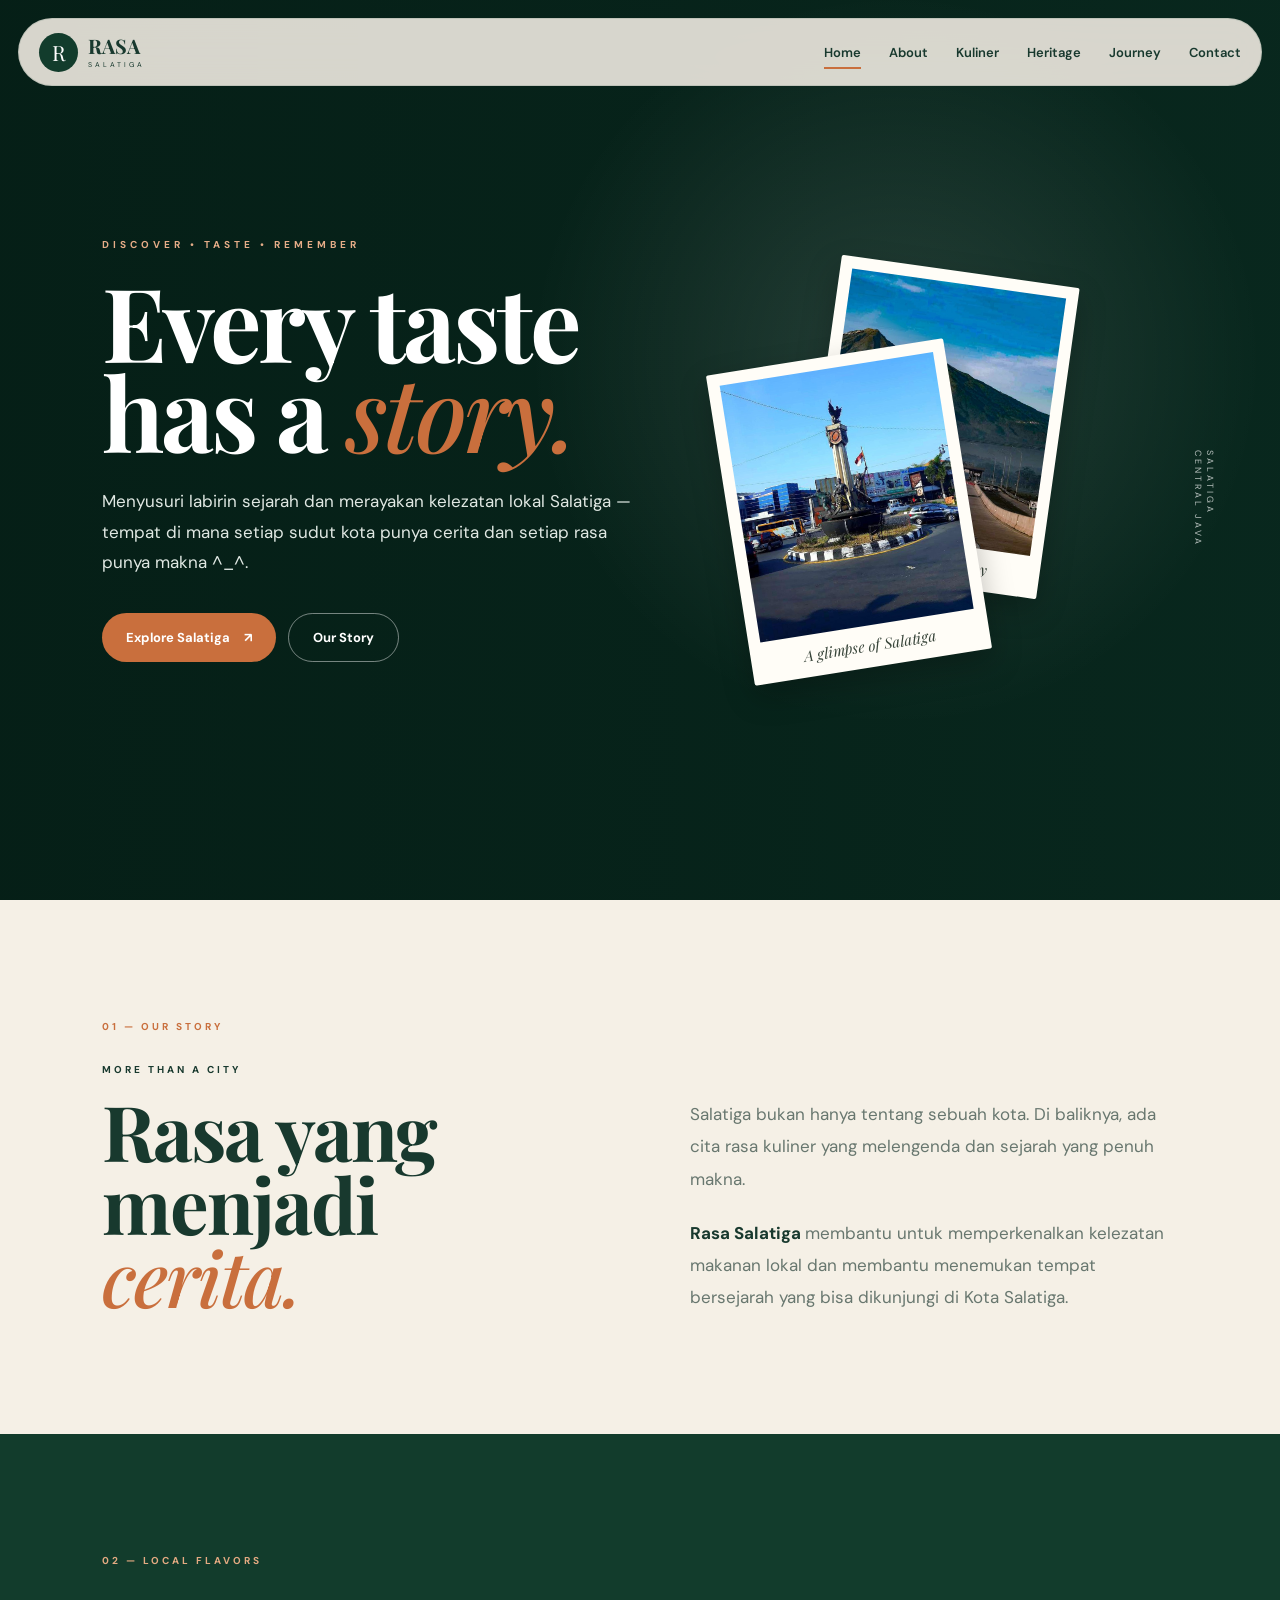
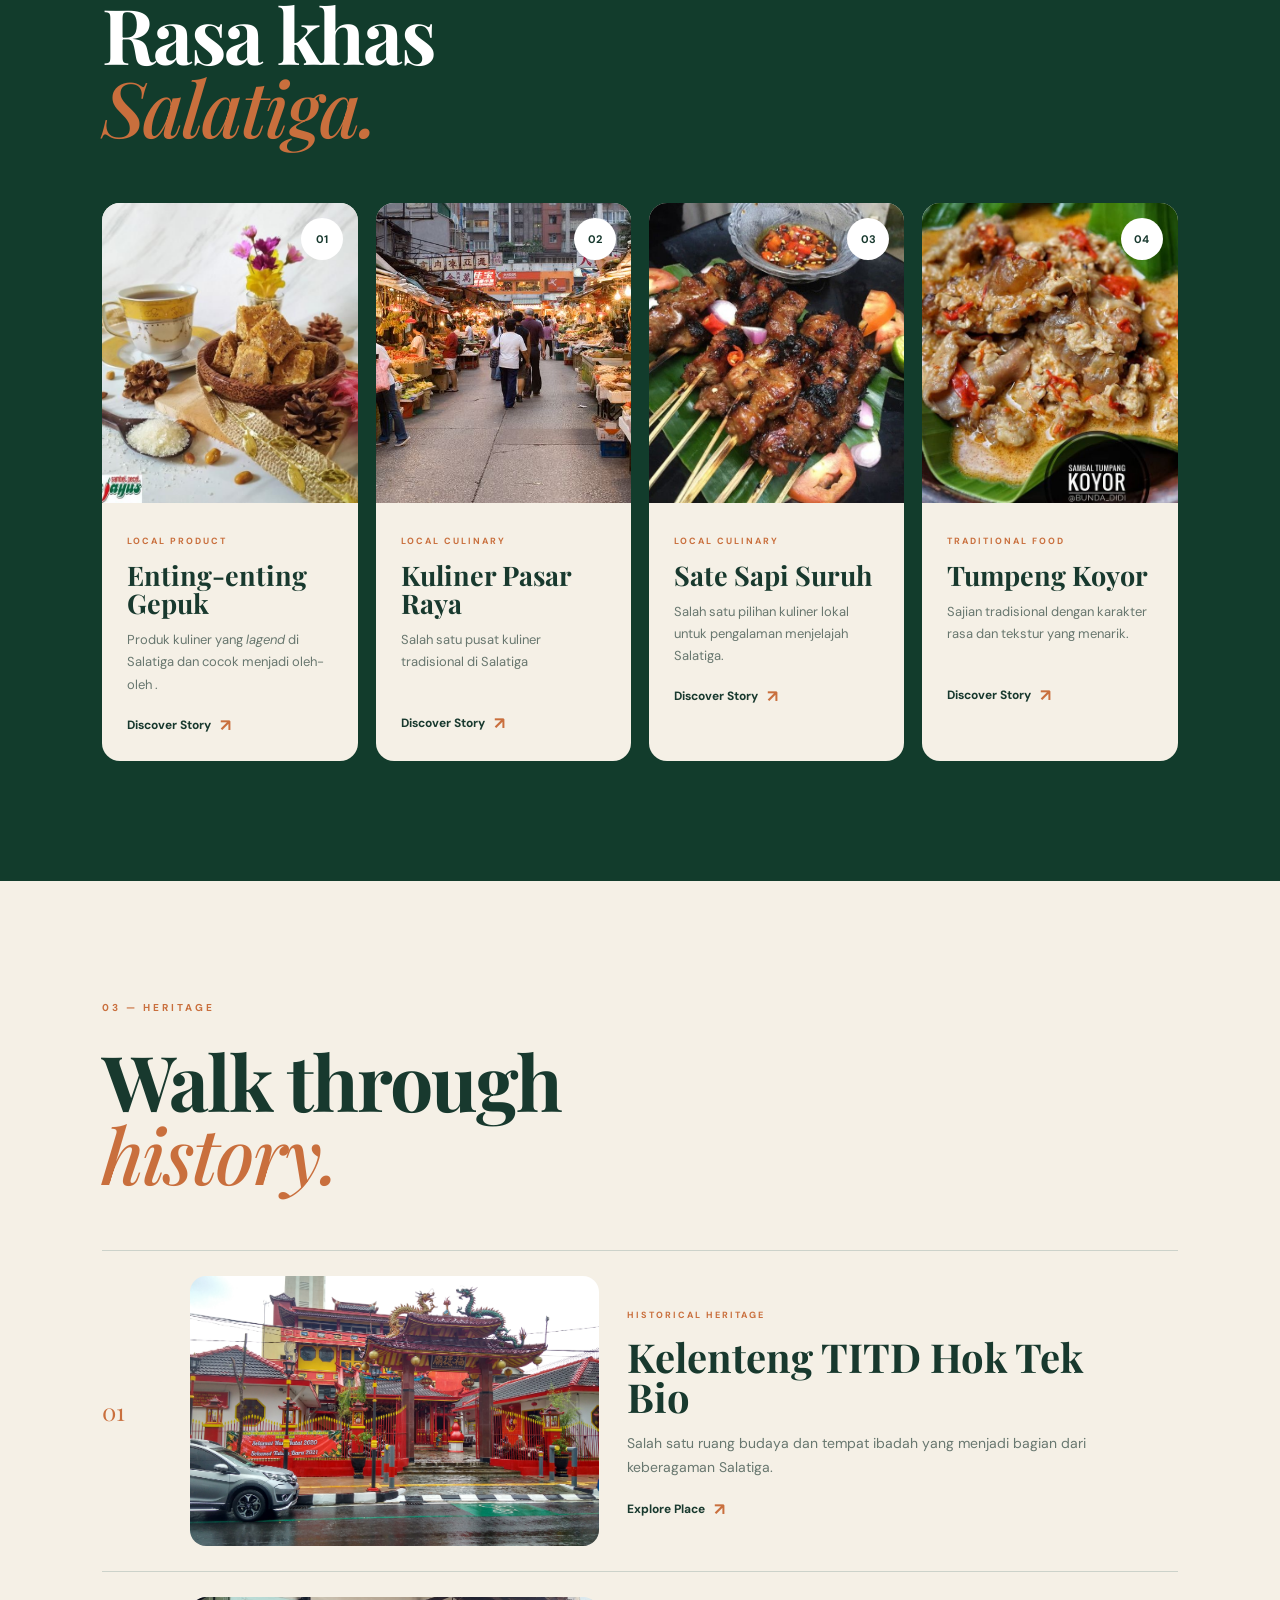
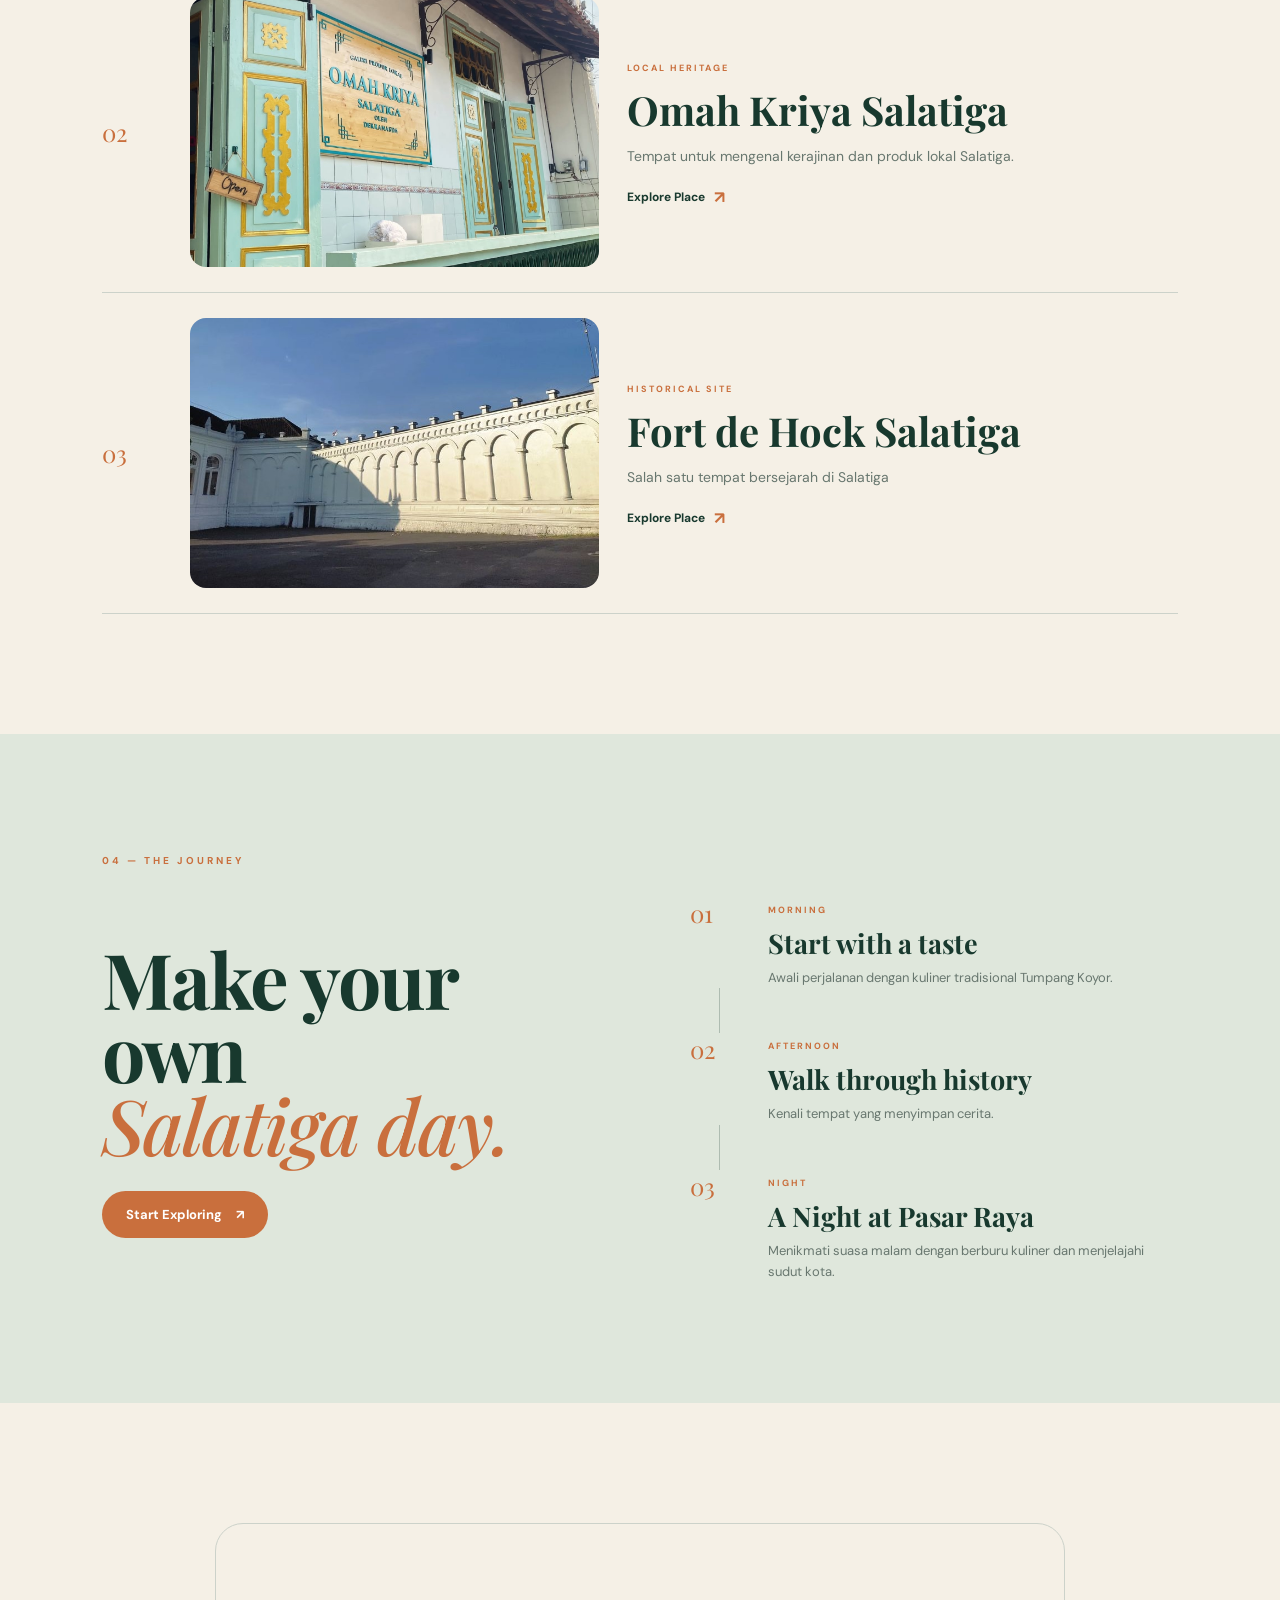
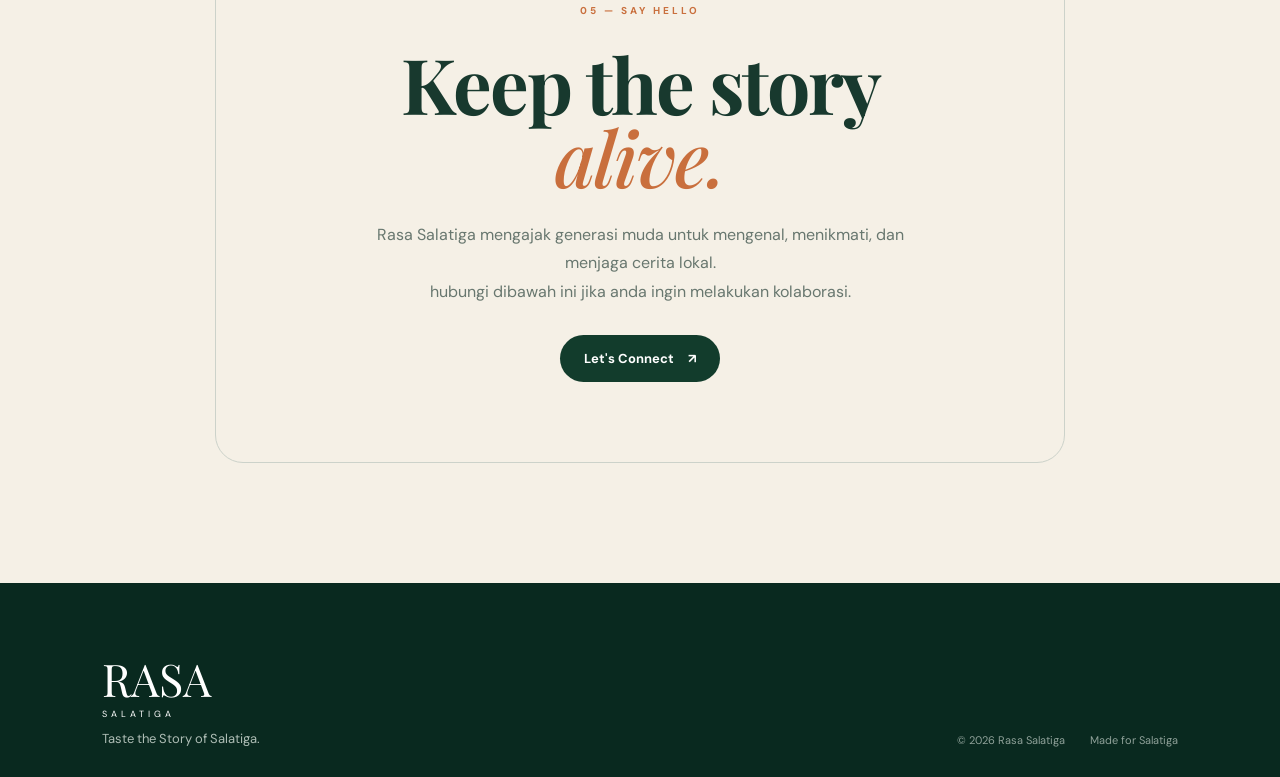
==== index.html @ db3ddf27 "initial commit" ====
<!DOCTYPE html>
<html lang="id">

<head>

    <meta charset="UTF-8">

    <meta name="viewport"
          content="width=device-width, initial-scale=1.0">

    <meta
        name="description"
        content="Rasa Salatiga — mengenal kuliner dan warisan sejarah Salatiga."
    >

    <title>Rasa Salatiga — Taste the Story</title>


    <!-- GOOGLE FONT -->

    <link rel="preconnect"
          href="https://fonts.googleapis.com">

    <link rel="preconnect"
          href="https://fonts.gstatic.com"
          crossorigin>

    <link
        href="https://fonts.googleapis.com/css2?family=DM+Sans:wght@400;500;600;700&family=Playfair+Display:ital,wght@0,500;0,600;0,700;1,500;1,600&display=swap"
        rel="stylesheet">



    <link rel="stylesheet"
          href="css/style.css">

</head>


<body>




<header class="site-header" id="siteHeader">

    <a href="#home"
       class="brand">

        <span class="brand-mark">
            R
        </span>

        <span class="brand-text">

            <strong>
                RASA
            </strong>

            <small>
                SALATIGA
            </small>

        </span>

    </a>


    <button
        class="menu-toggle"
        id="menuToggle"
        aria-label="Menu">

        <span></span>
        <span></span>
        <span></span>

    </button>


    <nav class="nav"
         id="nav">

        <a href="#home"
           class="active">

            Home

        </a>

        <a href="#about">
            About
        </a>

        <a href="#kuliner">
            Kuliner
        </a>

        <a href="#heritage">
            Heritage
        </a>

        <a href="#journey">
            Journey
        </a>

        <a href="#contact">
            Contact
        </a>

    </nav>

</header>



<main>


<!-- =========================
     HERO
========================= -->


<section class="hero" id="home">

    <div class="hero-bg"></div>
    <div class="hero-overlay"></div>

  
    <div class="hero-content reveal">

        <p class="eyebrow">
            DISCOVER • TASTE • REMEMBER
        </p>

        <h1>
            Every taste
            <br>
            has a <em>story.</em>
        </h1>

        <p class="hero-description">
            Menyusuri labirin sejarah dan merayakan kelezatan lokal Salatiga
            —tempat di mana setiap sudut kota punya cerita dan setiap rasa punya makna ^_^.
        </p>

        <div class="hero-buttons">

            <a href="#kuliner" class="btn btn-primary">
                Explore Salatiga
                <span>↗</span>
            </a>

            <a href="#about" class="btn btn-outline">
                Our Story
            </a>

        </div>

    </div>


    <div class="hero-polaroids">

        <div class="polaroid polaroid-one">
            <img src="img/tol.jpg" alt=" Salatiga">
            <p>Beauty along the way</p>
        </div>

        <div class="polaroid polaroid-two">
            <img src="img/salatiga.jpg" alt=" Salatiga">
            <p>A glimpse of Salatiga</p>
        </div>

        

    </div>

    <div class="hero-location">
        SALATIGA
        <br>
        CENTRAL JAVA
    </div>

</section>


<section
    class="section about"
    id="about">


    <div class="section-label">

        01 — OUR STORY

    </div>


    <div class="about-grid">


        <div>

            <p class="kicker">

                MORE THAN A CITY

            </p>


            <h2>

                Rasa yang
                <br>

                menjadi
                <em>cerita.</em>

            </h2>

        </div>



        <div class="about-description">

            <p>

                Salatiga bukan hanya tentang sebuah
                kota. Di baliknya, ada cita rasa kuliner yang melengenda dan sejarah yang penuh makna.
            </p>


            <p>

                <strong>
                    Rasa Salatiga
                </strong>

            membantu untuk memperkenalkan
               kelezatan makanan lokal dan membantu menemukan tempat bersejarah yang bisa dikunjungi di Kota Salatiga.

            </p>

        </div>

    </div>

</section>





<section
    class="section dark-section"
    id="kuliner">


    <div class="section-heading">


        <div>

            <div class="section-label light">

                02 — LOCAL FLAVORS

            </div>


            <h2>

                Rasa khas
                <br>

                <em>Salatiga.</em>

            </h2>

        </div>

    </div>



    <div class="food-grid">


        <!-- ENTING -->

        <article
            class="food-card reveal">


            <div class="food-image">

                <img
                    src="img/enting.jpg"
                    alt="Enting-enting Gepuk">

                <span>
                    01
                </span>

            </div>


            <div class="food-content">

                <small>
                    LOCAL PRODUCT
                </small>


                <h3>
                    Enting-enting Gepuk
                </h3>


                <p>

                    Produk kuliner yang <i>lagend</i>
                    di Salatiga
                    dan cocok menjadi oleh-oleh .

                </p>


                <a
                    href="detail.html?id=enting">

                    Discover Story

                    <b>↗</b>

                </a>

            </div>

        </article>



      

        <article
            class="food-card reveal">


            <div class="food-image">

                <img
                    src="img/pasar.jpg"
                    alt="pasar sapi">

                <span>
                    02
                </span>

            </div>


            <div class="food-content">

                <small>
                    LOCAL CULINARY
                </small>


                <h3>
                  Kuliner Pasar Raya
                </h3>


                <p>

                    Salah satu pusat kuliner tradisional di Salatiga
                </p>


                <a
                    href="detail.html?id=pasar-raya">

                    Discover Story

                    <b>↗</b>

                </a>

            </div>

        </article>



        <!-- SATE -->

        <article
            class="food-card reveal">


            <div class="food-image">

                <img
                    src="img/sate.jpg"
                    alt="Sate Sapi Suruh">

                <span>
                    03
                </span>

            </div>


            <div class="food-content">

                <small>
                    LOCAL CULINARY
                </small>


                <h3>
                    Sate Sapi Suruh
                </h3>


                <p>

                    Salah satu pilihan kuliner
                    lokal untuk 
                    pengalaman menjelajah
                    Salatiga.

                </p>


                <a
                    href="detail.html?id=sate-sapi-suruh">

                    Discover Story

                    <b>↗</b>

                </a>

            </div>

        </article>



        <!-- KOYOR -->

        <article
            class="food-card reveal">


            <div class="food-image">

                <img
                    src="img/koyor.jpg"
                    alt="Koyor">

                <span>
                    04
                </span>

            </div>


            <div class="food-content">

                <small>
                    TRADITIONAL FOOD
                </small>


                <h3>
                   Tumpeng Koyor
                </h3>


                <p>

                    Sajian tradisional dengan
                    karakter rasa dan tekstur
                    yang menarik.

                </p>


                <a
                    href="detail.html?id=koyor">

                    Discover Story

                    <b>↗</b>

                </a>

            </div>

        </article>


    </div>

</section>



<!--HERITAGE-->

<section
    class="section heritage"
    id="heritage">


    <div class="section-heading">


        <div>

            <div class="section-label">

                03 — HERITAGE

            </div>


            <h2>

                Walk through
                <br>

                <em>history.</em>

            </h2>

        </div>



    </div>



    <div class="heritage-list">

        <article
            class="heritage-card reveal">
            <div class="heritage-number">
                01
            </div>


            <div class="heritage-image">

                <img
                    src="img/keleteng.jpg"
                    alt="Kelenteng TITD Hok Tek Bio">

            </div>


            <div class="heritage-info">

                <small>
                    HISTORICAL HERITAGE
                </small>


                <h3>Kelenteng TITD Hok Tek Bio </h3>

                <p>

                    Salah satu ruang budaya dan
                    tempat ibadah yang menjadi
                    bagian dari keberagaman
                     Salatiga.

                </p>


                <a
                    href="detail.html?id=kelenteng">

                    Explore Place

                    <b>↗</b>

                </a>

            </div>

        </article>

        <!-- DEKRANASDA -->

        <article
            class="heritage-card reveal">


            <div class="heritage-number">
                02
            </div>


            <div class="heritage-image">

                <img
                    src="img/omah.kriya.jpg"
                    alt="Omah Kriya Salatiga">

            </div>


            <div class="heritage-info">

                <small>
                    LOCAL HERITAGE
                </small>


                <h3>
                    Omah Kriya Salatiga
                </h3>


                <p>

                    Tempat untuk mengenal kerajinan
                    dan produk lokal Salatiga.

                </p>


                <a
                    href="detail.html?id=dekranasda">

                    Explore Place

                    <b>↗</b>

                </a>

            </div>

        </article>


        <article
            class="heritage-card reveal">


            <div class="heritage-number">
                03
            </div>


            <div class="heritage-image">

                <img
                    src="img/banteng.jpg"
                    alt="museum">

            </div>


            <div class="heritage-info">

                <small>
                    HISTORICAL SITE
                </small>


                <h3>
                   Fort de Hock Salatiga
                </h3>


                <p>

                    Salah satu tempat bersejarah di Salatiga
                    

                </p>


                <a
                    href="detail.html?id=benteng">

                    Explore Place

                    <b>↗</b>

                </a>

            </div>

        </article>


    </div>

</section>



<!--JOURNEY -->

<section
    class="section journey"
    id="journey">


    <div class="section-label">

        04 — THE JOURNEY

    </div>


    <div class="journey-grid">


        <div>

            <h2>

                Make your own
                <br>

                <em>Salatiga day.</em>

            </h2>


            <p>

               
            </p>


            <a
                href="#heritage"
                class="btn btn-primary">

                Start Exploring

                <span>
                    ↗
                </span>

            </a>

        </div>



        <div class="timeline">


            <div class="timeline-item">

                <span>
                    01
                </span>

                <div>

                    <small>
                        MORNING
                    </small>

                    <h3>
                        Start with a taste
                    </h3>

                    <p>
                        Awali perjalanan dengan kuliner tradisional
                        Tumpang Koyor.
                    </p>

                </div>

            </div>


            <div class="timeline-line"></div>


            <div class="timeline-item">

                <span>
                    02
                </span>

                <div>

                    <small>
                        AFTERNOON
                    </small>

                    <h3>
                        Walk through history
                    </h3>

                    <p>
                        Kenali tempat yang
                        menyimpan cerita.
                    </p>

                </div>

            </div>


            <div class="timeline-line"></div>


            <div class="timeline-item">

                <span>
                    03
                </span>

                <div>

                    <small>
                        NIGHT
                    </small>

                    <h3>
                  A Night at Pasar Raya
                    </h3>

                    <p>
                        Menikmati suasa malam dengan berburu kuliner dan menjelajahi sudut kota.
                    </p>

                </div>

            </div>


        </div>

    </div>

</section>



<!-- =========================
     CONTACT
========================= -->

<section
    class="section contact"
    id="contact">


    <div class="contact-box">


        <div class="section-label">

            05 — SAY HELLO

        </div>


        <h2>

            Keep the story
            <br>

            <em>alive.</em>

        </h2>


        <p>

            Rasa Salatiga mengajak generasi
            muda untuk mengenal, menikmati,
            dan menjaga cerita lokal.

            <br>hubungi dibawah ini jika anda ingin melakukan kolaborasi.
</b>
        </p>


        <a
            href="mailto:hello@rasasalatiga.id"
            class="btn btn-dark">

            Let's Connect

            <span>
                ↗
            </span>

        </a>

    </div>

</section>


</main>



<!-- FOOTER-->

<footer class="footer">

    <div>

        <div class="footer-logo">

            RASA

            <span>
                SALATIGA
            </span>

        </div>


        <p>
            Taste the Story of Salatiga.
        </p>

    </div>


    <div class="footer-bottom">

        <span>
            © 2026 Rasa Salatiga
        </span>

        <span>
            Made for Salatiga
        </span>

    </div>

</footer>



<script
    src="js/script.js">
</script>


</body>

</html>
---- css/style.css ----
* {
    margin: 0;
    padding: 0;
    box-sizing: border-box;
}

:root {
    --green: #123c2c;
    --dark-green: #09291f;
    --cream: #f5f0e6;
    --sage: #dfe7dc;
    --orange: #c96f3d;
    --text: #18392e;
    --muted: #68776f;
    --white: #ffffff;
}

html {
    scroll-behavior: smooth;
}

body {
    font-family: "DM Sans", sans-serif;
    background: var(--cream);
    color: var(--text);
    overflow-x: hidden;
}

a {
    color: inherit;
}


/* =========================
   NAVBAR
========================= */

.site-header {
    position: fixed;
    z-index: 1000;

    top: 18px;
    left: 50%;

    transform: translateX(-50%);

    width: min(1250px, calc(100% - 36px));
    height: 68px;

    padding: 0 20px;

    display: flex;
    align-items: center;
    justify-content: space-between;

    border-radius: 50px;

    background: rgba(245, 240, 230, .88);

    backdrop-filter: blur(18px);

    border: 1px solid rgba(18, 60, 44, .12);

    transition: .3s;
}

.site-header.scrolled {
    box-shadow:
        0 15px 40px rgba(18, 60, 44, .15);
}


/* BRAND */

.brand {
    display: flex;
    align-items: center;
    gap: 10px;

    text-decoration: none;
}

.brand-mark {
    width: 39px;
    height: 39px;

    display: grid;
    place-items: center;

    border-radius: 50%;

    background: var(--green);

    color: white;

    font-family: "Playfair Display", serif;

    font-size: 21px;
}

.brand-text {
    display: flex;
    flex-direction: column;

    line-height: 1;
}

.brand-text strong {
    font-family: "Playfair Display", serif;

    font-size: 20px;
}

.brand-text small {
    font-size: 7px;

    letter-spacing: 3px;

    margin-top: 5px;
}


/* NAV */

.nav {
    display: flex;
    gap: 28px;
}

.nav a {
    position: relative;

    text-decoration: none;

    font-size: 13px;

    font-weight: 600;
}

.nav a::after {
    content: "";

    position: absolute;

    left: 0;
    bottom: -8px;

    width: 0;
    height: 2px;

    background: var(--orange);

    transition: .3s;
}

.nav a:hover::after,
.nav a.active::after {
    width: 100%;
}


/* Stamp Badge */
.stamp-badge {
    position: absolute;
    top: 15px;
    right: 220px;
    width: 90px;
    height: 90px;
    border: 2px dashed #d47a43;
    border-radius: 50%;
    display: flex;
    justify-content: center;
    align-items: center;
    font-size: 10px;
    text-transform: uppercase;
    color: #d47a43;
    letter-spacing: 1px;
    transform: rotate(-15deg);
    z-index: 4;
    background: rgba(11, 35, 25, 0.9);
    text-align: center;
}




.menu-toggle {
    display: none;

    width: 42px;
    height: 42px;

    border: none;

    background: transparent;

    cursor: pointer;
}

.menu-toggle span {
    display: block;

    width: 20px;
    height: 2px;

    background: var(--green);

    margin: 4px auto;
}


/* =========================
   HERO
========================= */

.hero {
    min-height: 100vh;

    position: relative;

    display: flex;

    align-items: center;

    padding: 150px 8%;

    color: white;

    background: var(--dark-green);

    overflow: hidden;
}

.hero-bg {
    position: absolute;

    inset: -5%;

    background:
        linear-gradient(
            90deg,
            rgba(5, 30, 22, .95),
            rgba(5, 30, 22, .58),
            rgba(5, 30, 22, .1)
        ),
        url("../img/hero.jpg");

    background-size: cover;

    background-position: center;

    transform: scale(1.04);

    transition: transform 1s;
}

.hero-overlay {
    position: absolute;

    inset: 0;

    background:
        radial-gradient(
            circle at 70% 40%,
            rgba(255,255,255,.12),
            transparent 35%
        );
}

.hero-content {
    position: relative;

    z-index: 2;

    max-width: 800px;
}

.eyebrow {
    color: #e6ad88;

    font-size: 10px;

    letter-spacing: 4px;

    font-weight: 700;

    margin-bottom: 25px;
}

.hero h1 {
    font-family: "Playfair Display", serif;

    font-size: clamp(60px, 8vw, 110px);

    line-height: .88;

    letter-spacing: -3px;

    margin-bottom: 30px;
}

.hero h1 em {
    color: var(--orange);

    font-weight: 500;
}

.hero-description {
    max-width: 540px;

    font-size: 17px;

    line-height: 1.8;

    color: #e0e8e3;
}

.hero-buttons {
    display: flex;

    gap: 12px;

    margin-top: 35px;
}


/* BUTTON */

.btn {
    display: inline-flex;

    align-items: center;
    justify-content: center;

    gap: 14px;

    padding: 15px 24px;

    border-radius: 999px;

    text-decoration: none;

    font-size: 13px;

    font-weight: 700;

    transition: .3s;
}

.btn-primary {
    background: var(--orange);

    color: white;
}

.btn-primary:hover {
    transform: translateY(-4px);

    box-shadow:
        0 15px 30px rgba(201,111,61,.25);
}

.btn-outline {
    color: white;

    border: 1px solid rgba(255,255,255,.45);
}

.btn-outline:hover {
    background: white;

    color: var(--green);
}

.btn-dark {
    background: var(--green);

    color: white;
}

.btn-dark:hover {
    background: var(--orange);

    transform: translateY(-3px);
}


/* HERO INFO */

.hero-location {
    position: absolute;

    right: 5%;

    top: 50%;

    writing-mode: vertical-rl;

    font-size: 9px;

    letter-spacing: 3px;

    color: rgba(255,255,255,.7);
}

.hero-scroll {
    position: absolute;

    bottom: 30px;
    left: 8%;

    font-size: 9px;

    letter-spacing: 3px;

    color: rgba(255,255,255,.7);
}

.hero-scroll span {
    color: #e5aa80;

    margin-left: 12px;
}


/* =========================
   SECTION
========================= */

.section {
    padding: 120px 8%;
}

.section-label {
    color: var(--orange);

    font-size: 10px;

    letter-spacing: 3px;

    font-weight: 700;

    margin-bottom: 30px;
}

.section-label.light {
    color: #e4aa82;
}

h2 {
    font-family: "Playfair Display", serif;

    font-size: clamp(45px, 6vw, 78px);

    line-height: .95;

    letter-spacing: -2px;
}

h2 em {
    color: var(--orange);

    font-weight: 500;
}


/* =========================
   ABOUT
========================= */

.about {
    background: var(--cream);
}

.about-grid {
    display: grid;

    grid-template-columns: 1fr 1fr;

    gap: 100px;
}

.kicker {
    font-size: 10px;

    letter-spacing: 3px;

    font-weight: 700;

    margin-bottom: 18px;
}

.about-description {
    max-width: 570px;

    padding-top: 35px;

    font-size: 17px;

    line-height: 1.9;

    color: var(--muted);
}

.about-description p + p {
    margin-top: 22px;
}

.about-description strong {
    color: var(--text);
}


/* =========================
   DARK SECTION
========================= */

.dark-section {
    background: var(--green);

    color: white;
}

.section-heading {
    display: flex;

    justify-content: space-between;

    align-items: flex-end;

    gap: 50px;

    margin-bottom: 60px;
}

.section-heading > p {
    max-width: 390px;

    color: #c0cec7;

    line-height: 1.8;
}


/* =========================
   FOOD
========================= */

.food-grid {
    display: grid;

    grid-template-columns:
        repeat(4, 1fr);

    gap: 18px;
}

.food-card {
    background: var(--cream);

    color: var(--text);

    border-radius: 18px;

    overflow: hidden;

    transition: .4s;
}

.food-card:hover {
    transform: translateY(-10px);

    box-shadow:
        0 20px 40px rgba(0,0,0,.2);
}

.food-image {
    height: 300px;

    position: relative;

    overflow: hidden;
}

.food-image img {
    width: 100%;
    height: 100%;

    object-fit: cover;

    transition: .5s;
}

.food-card:hover img {
    transform: scale(1.08);
}

.food-image span {
    position: absolute;

    right: 15px;
    top: 15px;

    width: 42px;
    height: 42px;

    display: grid;
    place-items: center;

    border-radius: 50%;

    background: white;

    font-size: 11px;

    font-weight: 700;
}

.food-content {
    padding: 25px;
}

.food-content small,
.heritage-info small {
    color: var(--orange);

    font-size: 9px;

    letter-spacing: 2px;

    font-weight: 700;
}

.food-content h3 {
    font-family: "Playfair Display", serif;

    font-size: 27px;

    line-height: 1.05;

    margin: 12px 0;
}

.food-content p {
    color: var(--muted);

    font-size: 13px;

    line-height: 1.7;

    min-height: 65px;
}

.food-content a,
.heritage-info a {
    display: inline-flex;

    align-items: center;

    gap: 9px;

    margin-top: 18px;

    text-decoration: none;

    font-size: 12px;

    font-weight: 700;
}

.food-content b,
.heritage-info b {
    color: var(--orange);

    font-size: 17px;
}


/* =========================
   HERITAGE
========================= */

.heritage {
    background: var(--cream);
}

.heritage-list {
    display: flex;

    flex-direction: column;
}

.heritage-card {
    display: grid;

    grid-template-columns:
        60px 38% 1fr;

    align-items: center;

    gap: 28px;

    padding: 25px 0;

    border-top: 1px solid #ccd2ca;

    transition: .3s;
}

.heritage-card:last-child {
    border-bottom: 1px solid #ccd2ca;
}

.heritage-number {
    font-family: "Playfair Display", serif;

    color: var(--orange);

    font-size: 24px;
}

.heritage-image {
    height: 270px;

    overflow: hidden;

    border-radius: 16px;
}

.heritage-image img {
    width: 100%;
    height: 100%;

    object-fit: cover;

    transition: .5s;
}

.heritage-card:hover img {
    transform: scale(1.07);
}

.heritage-info {
    max-width: 520px;
}

.heritage-info h3 {
    font-family: "Playfair Display", serif;

    font-size: 40px;

    line-height: 1;

    margin: 14px 0;
}

.heritage-info p {
    color: var(--muted);

    line-height: 1.75;

    font-size: 14px;
}


/* =========================
   JOURNEY
========================= */

.journey {
    background: var(--sage);
}

.journey-grid {
    display: grid;

    grid-template-columns: 1fr 1fr;

    gap: 100px;

    align-items: center;
}

.journey-grid > div:first-child > p {
    max-width: 500px;

    margin: 30px 0;

    color: var(--muted);

    line-height: 1.8;
}

.timeline {
    display: flex;

    flex-direction: column;
}

.timeline-item {
    display: grid;

    grid-template-columns: 60px 1fr;

    gap: 18px;
}

.timeline-item > span {
    font-family: "Playfair Display", serif;

    font-size: 24px;

    color: var(--orange);
}

.timeline-item small {
    color: var(--orange);

    font-size: 9px;

    letter-spacing: 2px;

    font-weight: 700;
}

.timeline-item h3 {
    font-family: "Playfair Display", serif;

    font-size: 27px;

    margin: 7px 0;
}

.timeline-item p {
    color: var(--muted);

    font-size: 13px;

    line-height: 1.6;
}

.timeline-line {
    height: 45px;

    width: 1px;

    margin-left: 29px;

    background: #aebcb1;
}


/* =========================
   CONTACT
========================= */

.contact {
    background: var(--cream);
}

.contact-box {
    max-width: 850px;

    margin: auto;

    padding: 80px 30px;

    text-align: center;

    border: 1px solid #ccd2ca;

    border-radius: 28px;
}

.contact-box p {
    max-width: 540px;

    margin: 28px auto;

    color: var(--muted);

    line-height: 1.8;
}



.footer {
    background: var(--dark-green);

    color: white;

    padding: 65px 8% 30px;

    display: flex;

    justify-content: space-between;

    align-items: flex-end;

    gap: 30px;
}

.footer-logo {
    font-family: "Playfair Display", serif;

    font-size: 45px;
}

.footer-logo span {
    display: block;

    font-family: "DM Sans", sans-serif;

    font-size: 9px;

    letter-spacing: 4px;
}

.footer p {
    color: #aebdb5;

    margin-top: 10px;

    font-size: 13px;
}

.footer-bottom {
    display: flex;

    gap: 25px;

    color: #8fa199;

    font-size: 11px;
}




.reveal {
    opacity: 0;

    transform: translateY(30px);

    transition:
        opacity .8s ease,
        transform .8s ease;
}

.reveal.show {
    opacity: 1;

    transform: translateY(0);
}


/* =========================
   RESPONSIVE
========================= */

@media(max-width:1050px) {

    .food-grid {
        grid-template-columns:
            repeat(2, 1fr);
    }

}


@media(max-width:760px) {

    .site-header {
        top: 12px;

        width:
            calc(100% - 24px);
    }


    .menu-toggle {
        display: block;
    }


    .nav {
        display: none;

        position: absolute;

        top: 76px;

        left: 0;
        right: 0;

        padding: 22px;

        border-radius: 22px;

        background: var(--cream);

        box-shadow:
            0 20px 40px rgba(0,0,0,.15);

        flex-direction: column;

        align-items: flex-start;
    }

    .nav.open {
        display: flex;
    }


    .hero {
        padding:
            140px 7% 100px;
    }


    .hero h1 {
        font-size: 60px;

        letter-spacing: -2px;
    }


    .hero-location {
        display: none;
    }


    .section {
        padding:
            85px 7%;
    }


    .about-grid,
    .journey-grid {
        grid-template-columns: 1fr;

        gap: 50px;
    }


    .about-description {
        padding-top: 0;
    }


    .section-heading {
        flex-direction: column;

        align-items: flex-start;
    }


    .food-grid {
        grid-template-columns: 1fr;
    }


    .heritage-card {
        grid-template-columns: 1fr;
    }


    .heritage-number {
        display: none;
    }


    .heritage-image {
        height: 250px;
    }


    .heritage-info h3 {
        font-size: 34px;
    }


    .footer {
        flex-direction: column;

        align-items: flex-start;
    }


    .footer-bottom {
        flex-direction: column;

        gap: 8px;
    }

}


/* HP KECIL */
@media (max-width: 480px) {

    .site-header {
        height: 60px;
        padding: 0 14px;
    }

    .brand-text strong {
        font-size: 17px;
    }

    .hero {
        padding: 125px 6% 90px;
    }

    .hero h1 {
        font-size: clamp(42px, 12vw, 56px);
        letter-spacing: -1.5px;
        overflow-wrap: anywhere;
    }

    .hero-description {
        font-size: 14px;
    }

    .hero-buttons {
        flex-wrap: wrap;
    }

    .btn {
        padding: 13px 18px;
        font-size: 12px;
    }

    .section {
        padding: 70px 6%;
    }

    h2 {
        font-size: clamp(38px, 10vw, 48px);
    }

    .food-image {
        height: 240px;
    }

    .food-content {
        padding: 20px;
    }

    .heritage-image {
        height: 220px;
    }

    .contact-box {
        padding: 55px 20px;
    }

    .footer {
        padding: 50px 6% 25px;
    }
}


img {
    max-width: 100%;
}




.hero-polaroids {
    display: none;
}

@media (min-width: 1200px) {


    .hero {
        position: relative;
    }


    .hero-content {
        position: relative;
        width: 50%;
        max-width: 50%;
        z-index: 2;
    }
    .hero-polaroids {
        display: block;
        position: absolute;
        width: 500px;
        height: 450px;
        right: 4%;
        top: 50%;
        transform: translateY(-50%);
        z-index: 3;
    }

    
    .polaroid {
        position: absolute;
        width: 240px;
        padding: 12px 12px 42px;
        background: #fffdf7;
        box-shadow: 0 12px 30px rgba(0, 0, 0, 0.25);
        border-radius: 2px;
        box-sizing: border-box;
        transition:
            transform 0.3s ease,
            box-shadow 0.3s ease;
    }

    .polaroid img {
        display: block;
        width: 100%;
        height: 260px;
        object-fit: cover;
    }

    .polaroid p {
        position: absolute;
        bottom: 12px;
        left: 0;
        right: 0;
        margin: 0;
        text-align: center;
        font-family: "Playfair Display", serif;
        font-size: 15px;
        font-style: italic;
        color: #38453a;
    }

   

.polaroid-one {
    top: 45px;
    left: 90px;
    transform: rotate(8deg);
    z-index: 2;
}


.polaroid-two {
    top: 130px;
    left: 0;
    transform: rotate(-9deg);
    z-index: 3;
}


  

    .polaroid-one:hover {
        transform: rotate(13deg) translateY(-6px);
        z-index: 4;
        box-shadow: 0 18px 38px rgba(0, 0, 0, 0.3);
    }


    .polaroid-two:hover {
        transform: rotate(-5deg) translateY(-6px);
        z-index: 4;
        box-shadow: 0 18px 38px rgba(0, 0, 0, 0.3);
    }
}
/* TABLET */
@media (min-width: 761px) and (max-width: 1199px) {


    .hero-polaroids {
        display: none !important;
    }

    
    .hero {
        min-height: 100vh;
        padding: 140px 7% 110px;
        display: flex;
        align-items: center;
        position: relative;
    }

   
    .hero-content {
        position: relative;
        width: 100%;
        max-width: 100%;
        z-index: 2;
    }


    .hero h1 {
        font-size: clamp(76px, 10vw, 120px);
        line-height: 0.92;
        letter-spacing: -3px;
        margin-bottom: 32px;
    }

   
    .hero-description {
        max-width: 750px;
        font-size: 18px;
        line-height: 1.9;
    }

    .eyebrow {
        font-size: 12px;
        letter-spacing: 5px;
        margin-bottom: 28px;
    }

    .hero-buttons {
        display: flex;
        flex-wrap: wrap;
        gap: 14px;
        margin-top: 35px;
    }


    .hero-location {
        display: block;
        position: absolute;
        right: 3%;
        top: 50%;
        transform: translateY(-50%);
        writing-mode: vertical-rl;
        font-size: 9px;
        letter-spacing: 3px;
        color: rgba(255, 255, 255, 0.7);
        z-index: 3;
    }
}
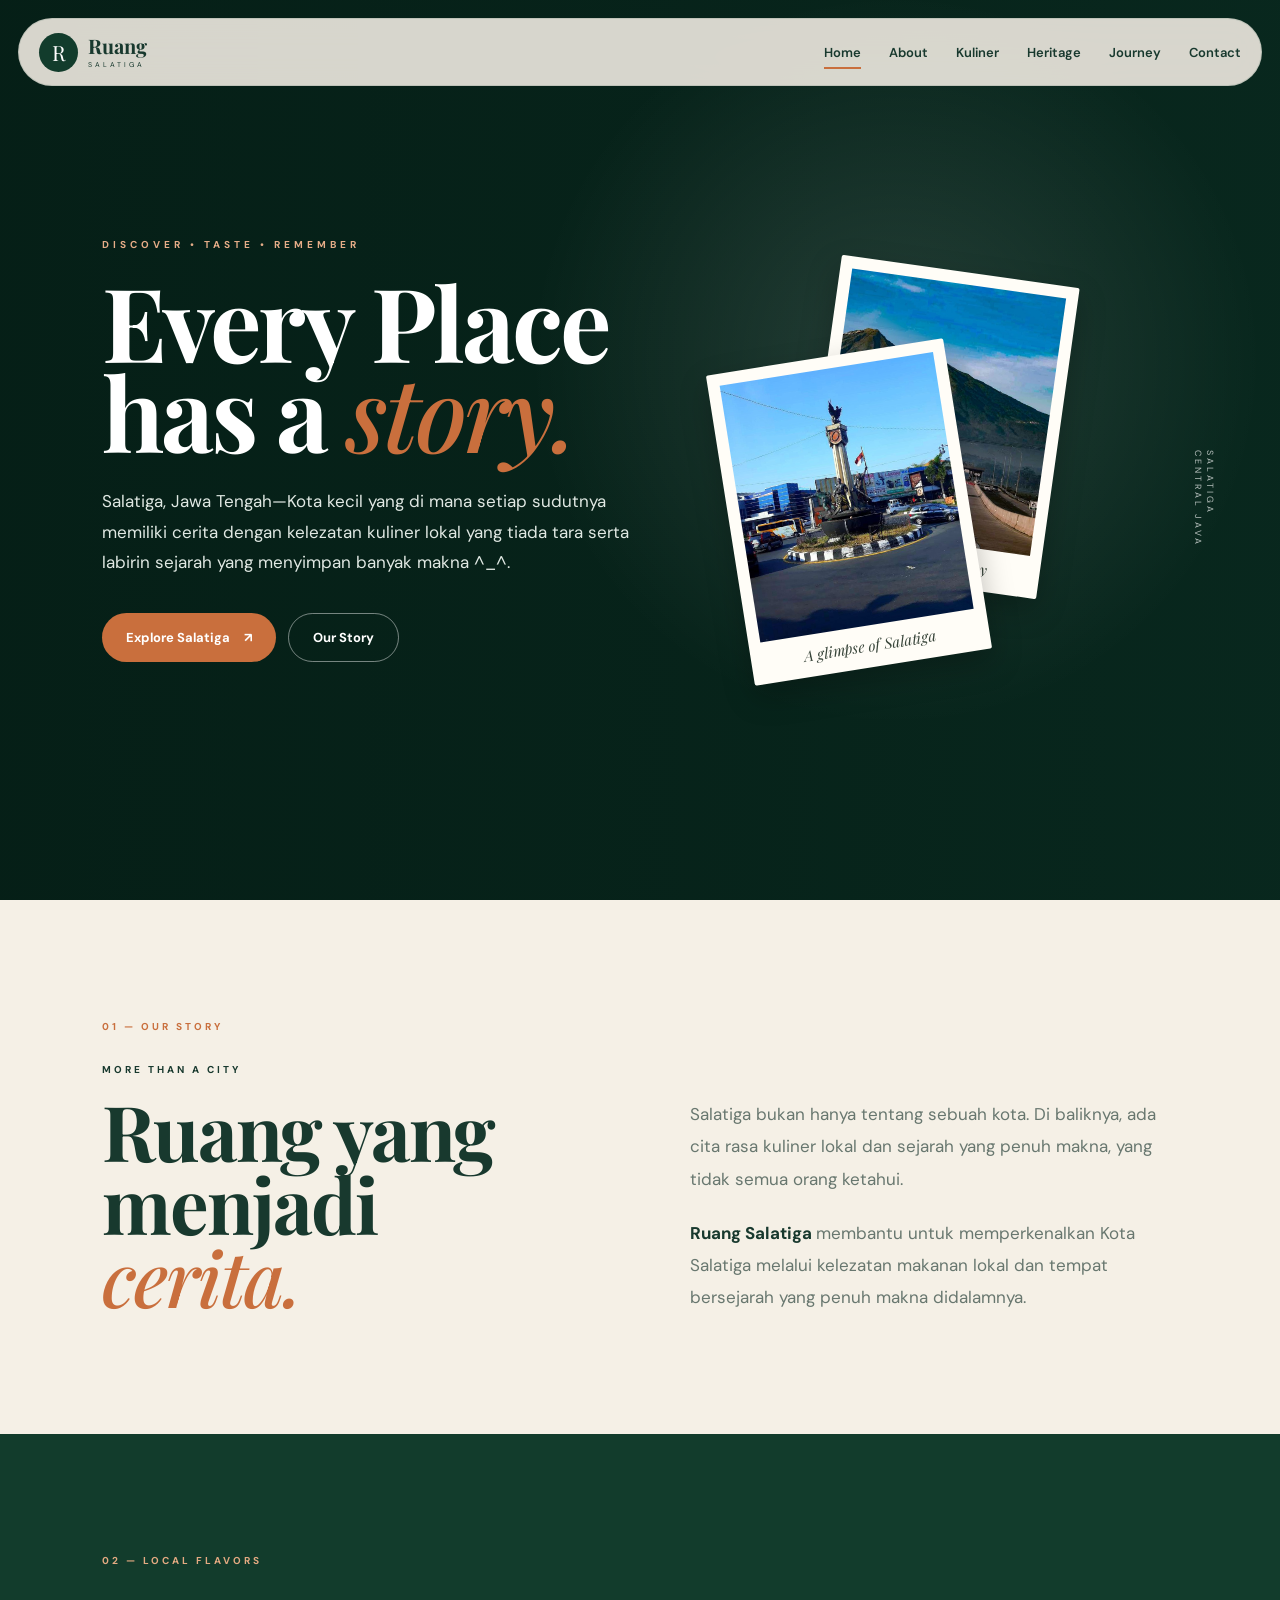
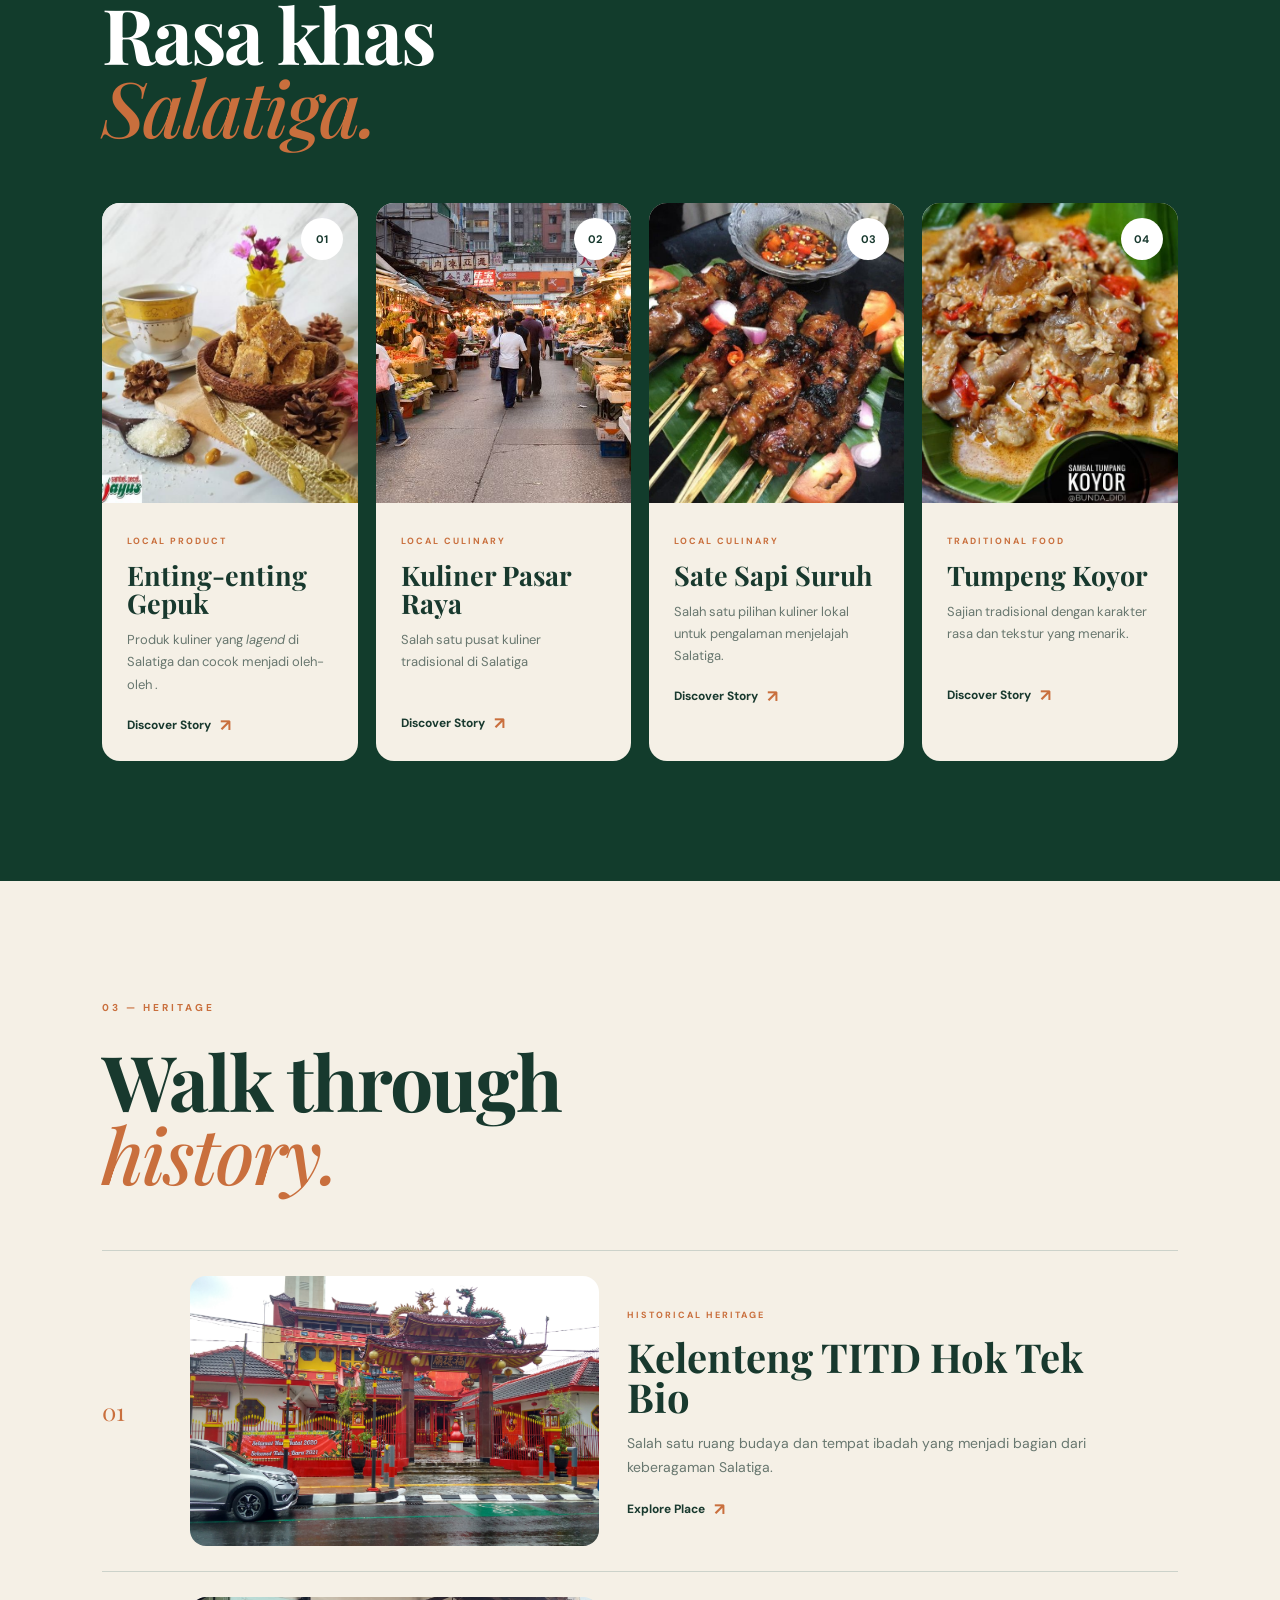
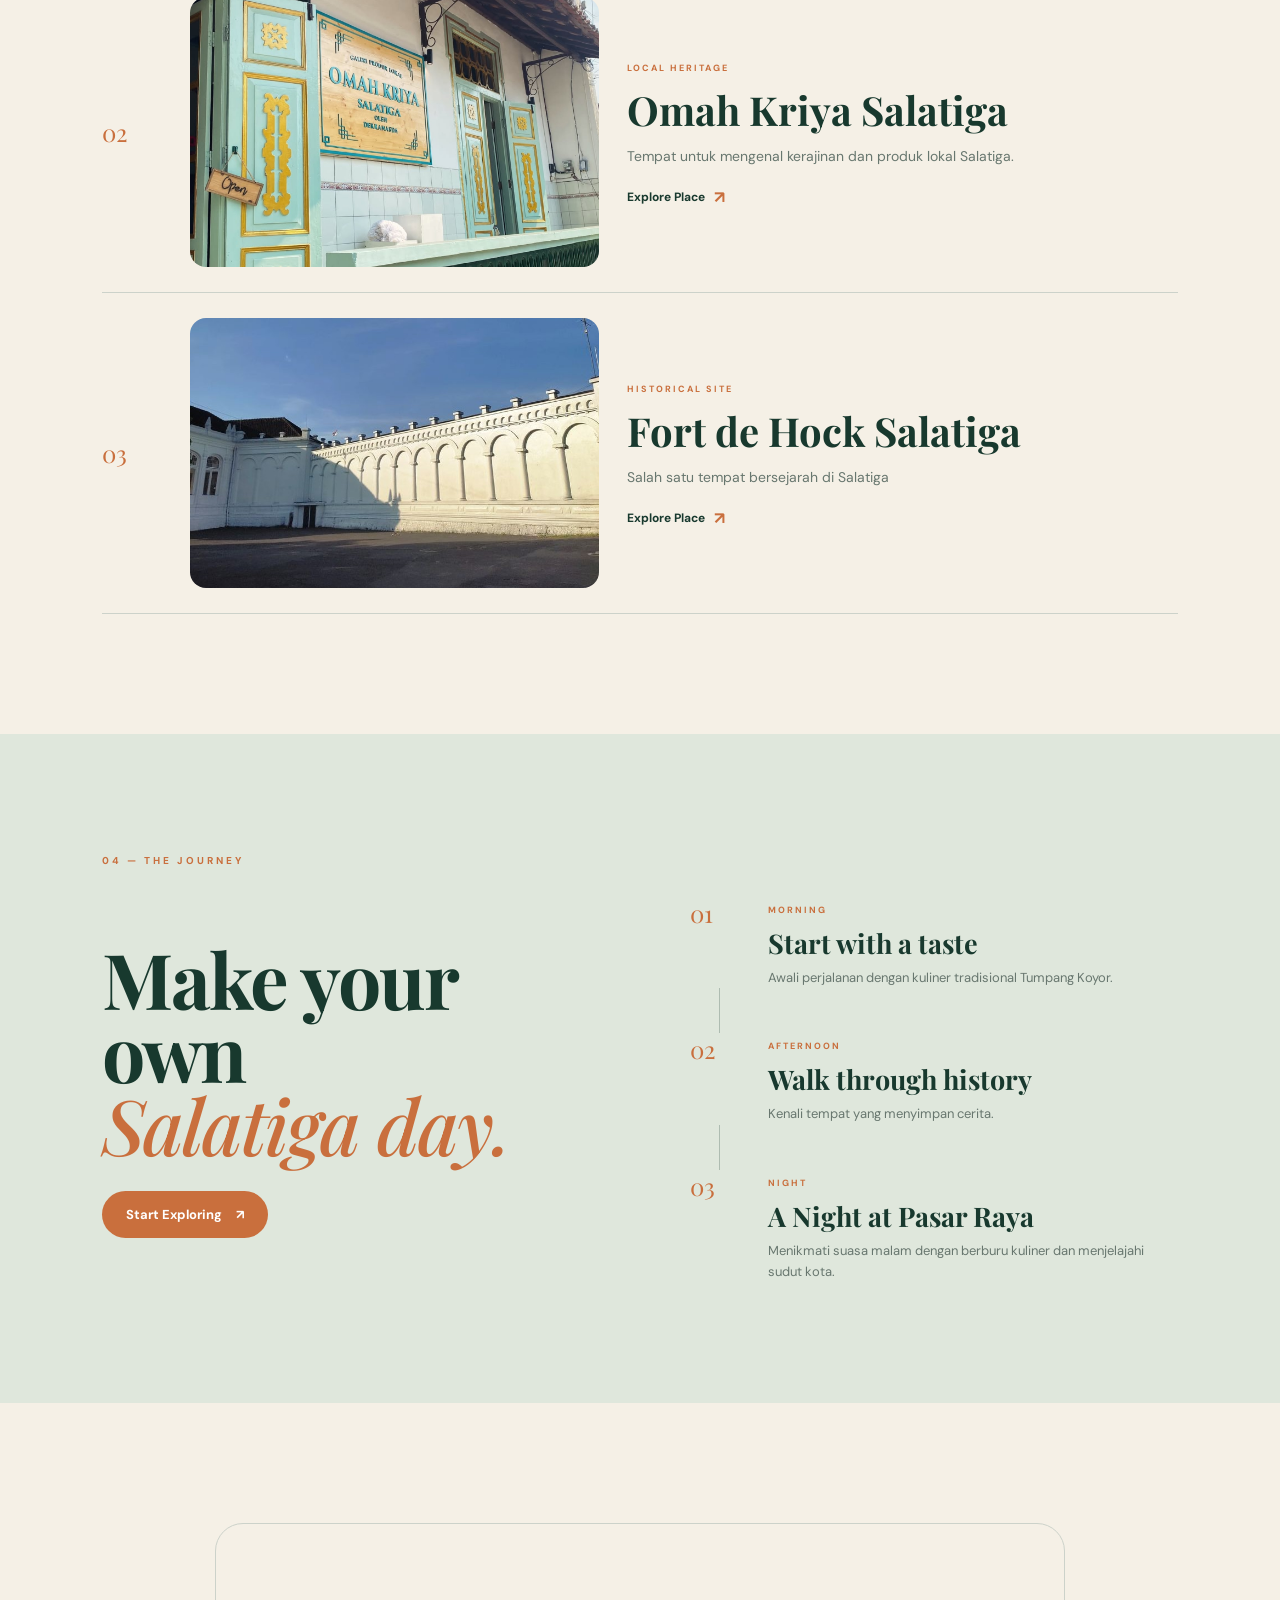
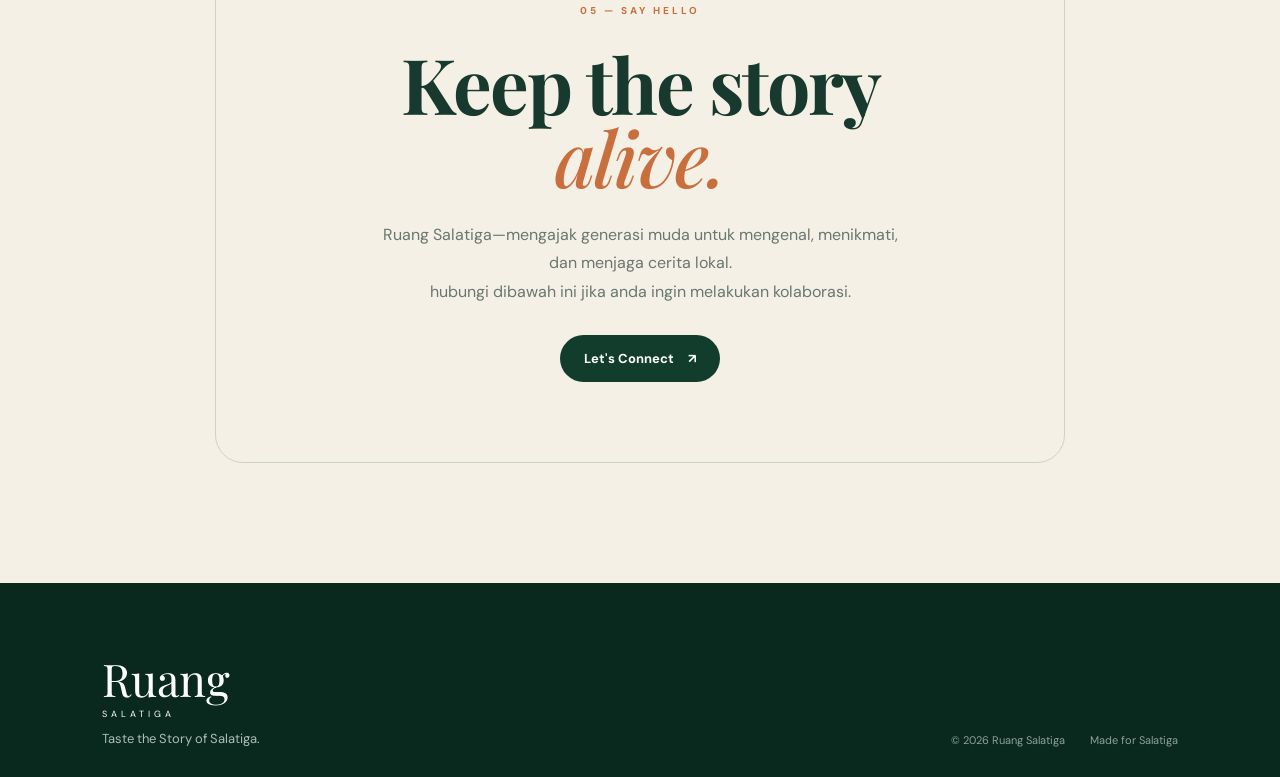
==== commit 1affe1e2: "fixxxx bgt" ====
--- a/index.html
+++ b/index.html
@@ -10,13 +10,11 @@
 
     <meta
         name="description"
-        content="Rasa Salatiga — mengenal kuliner dan warisan sejarah Salatiga."
+        content="Ruang Salatiga — mengenal kuliner dan warisan sejarah Salatiga."
     >
 
-    <title>Rasa Salatiga — Taste the Story</title>
-
-
-    <!-- GOOGLE FONT -->
+    <title>Ruang Salatiga — Taste the Story</title>
+
 
     <link rel="preconnect"
           href="https://fonts.googleapis.com">
@@ -54,7 +52,7 @@
         <span class="brand-text">
 
             <strong>
-                RASA
+                Ruang
             </strong>
 
             <small>
@@ -135,14 +133,15 @@
         </p>
 
         <h1>
-            Every taste
+            Every Place
             <br>
             has a <em>story.</em>
         </h1>
 
         <p class="hero-description">
-            Menyusuri labirin sejarah dan merayakan kelezatan lokal Salatiga
-            —tempat di mana setiap sudut kota punya cerita dan setiap rasa punya makna ^_^.
+            Salatiga, Jawa Tengah—Kota kecil yang di mana setiap sudutnya memiliki
+             cerita dengan kelezatan kuliner lokal yang tiada tara
+              serta labirin sejarah yang menyimpan banyak makna ^_^.
         </p>
 
         <div class="hero-buttons">
@@ -212,7 +211,7 @@
 
             <h2>
 
-                Rasa yang
+                Ruang yang
                 <br>
 
                 menjadi
@@ -229,18 +228,18 @@
             <p>
 
                 Salatiga bukan hanya tentang sebuah
-                kota. Di baliknya, ada cita rasa kuliner yang melengenda dan sejarah yang penuh makna.
+                kota. Di baliknya, ada cita rasa kuliner lokal dan sejarah yang penuh makna, yang tidak semua orang ketahui.
             </p>
 
 
             <p>
 
                 <strong>
-                    Rasa Salatiga
+                    Ruang Salatiga
                 </strong>
 
-            membantu untuk memperkenalkan
-               kelezatan makanan lokal dan membantu menemukan tempat bersejarah yang bisa dikunjungi di Kota Salatiga.
+            membantu untuk memperkenalkan Kota Salatiga melalui
+               kelezatan makanan lokal dan tempat bersejarah yang penuh makna didalamnya.
 
             </p>
 
@@ -886,7 +885,7 @@
 
         <p>
 
-            Rasa Salatiga mengajak generasi
+            Ruang Salatiga—mengajak generasi
             muda untuk mengenal, menikmati,
             dan menjaga cerita lokal.
 
@@ -896,7 +895,7 @@
 
 
         <a
-            href="mailto:hello@rasasalatiga.id"
+            href="mailto:hello@ruangsalatiga.id"
             class="btn btn-dark">
 
             Let's Connect
@@ -924,7 +923,7 @@
 
         <div class="footer-logo">
 
-            RASA
+            Ruang
 
             <span>
                 SALATIGA
@@ -943,7 +942,7 @@
     <div class="footer-bottom">
 
         <span>
-            © 2026 Rasa Salatiga
+            © 2026 Ruang Salatiga
         </span>
 
         <span>
